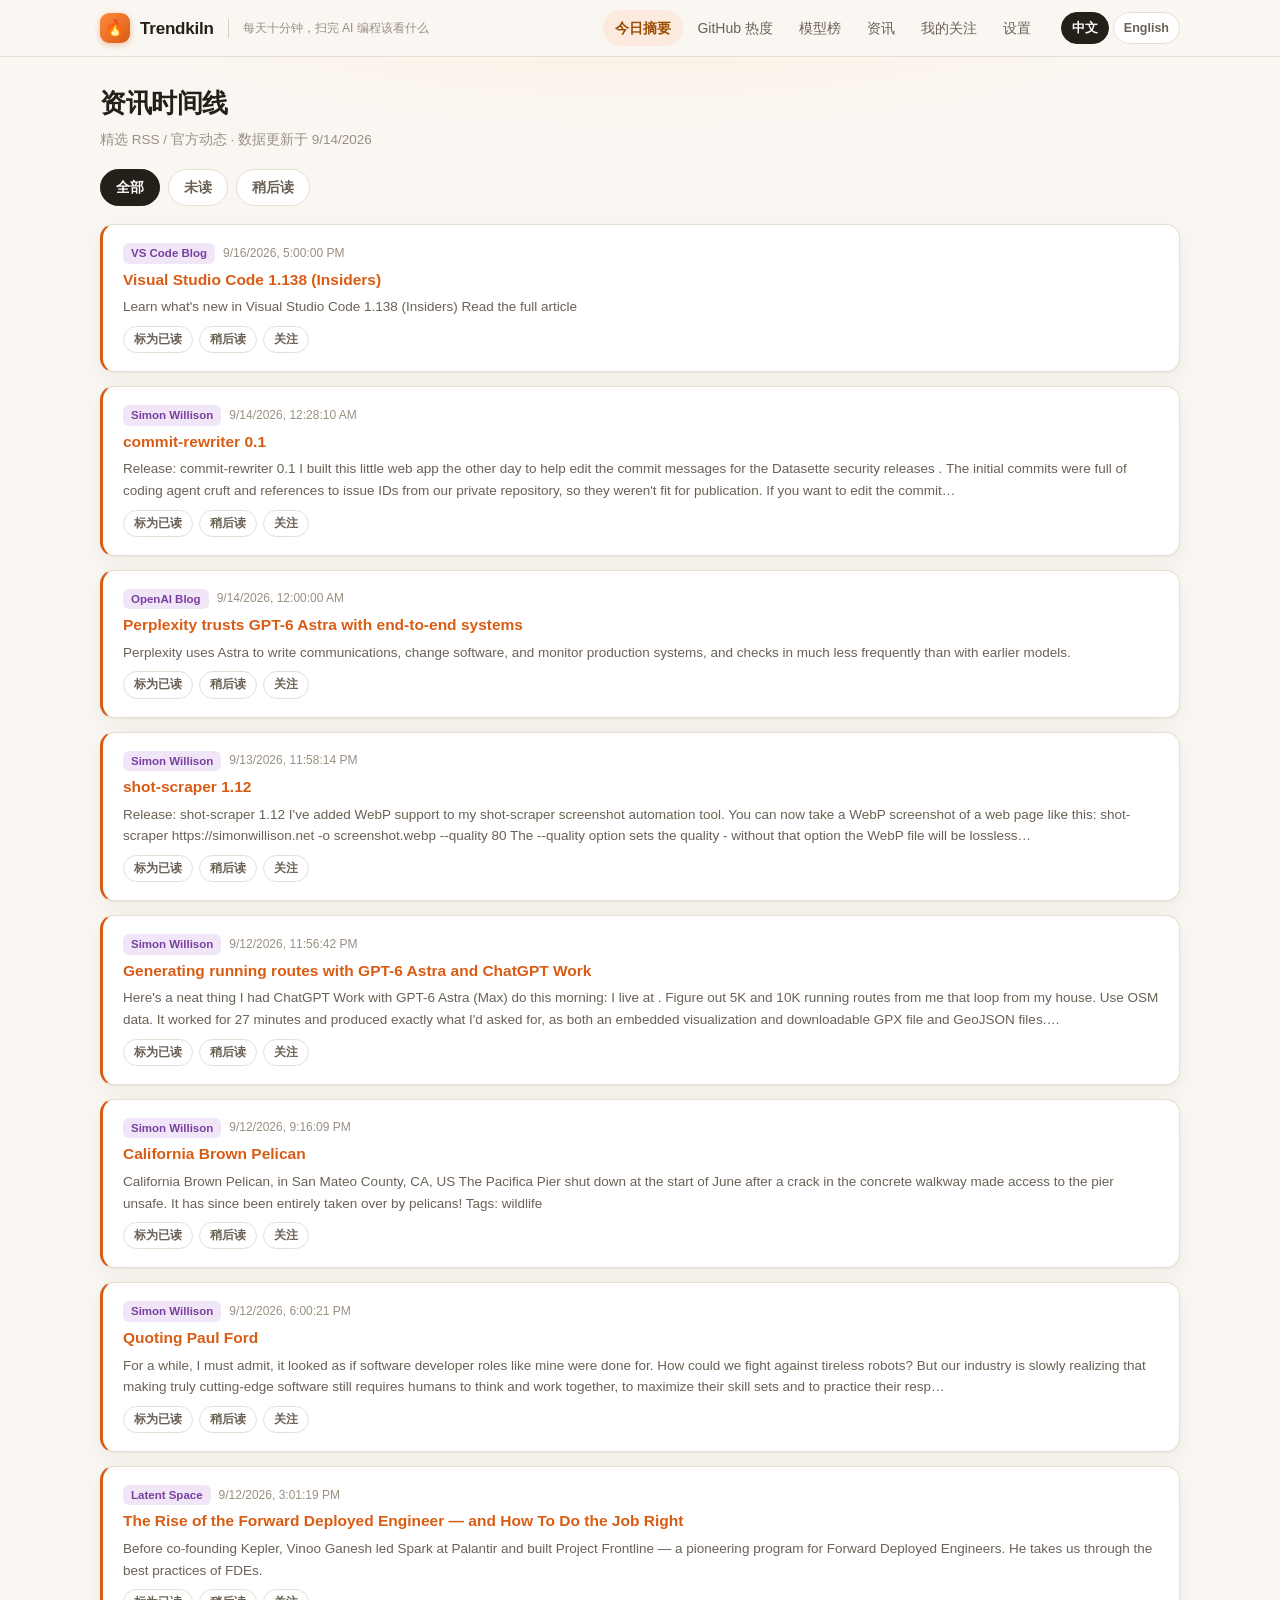
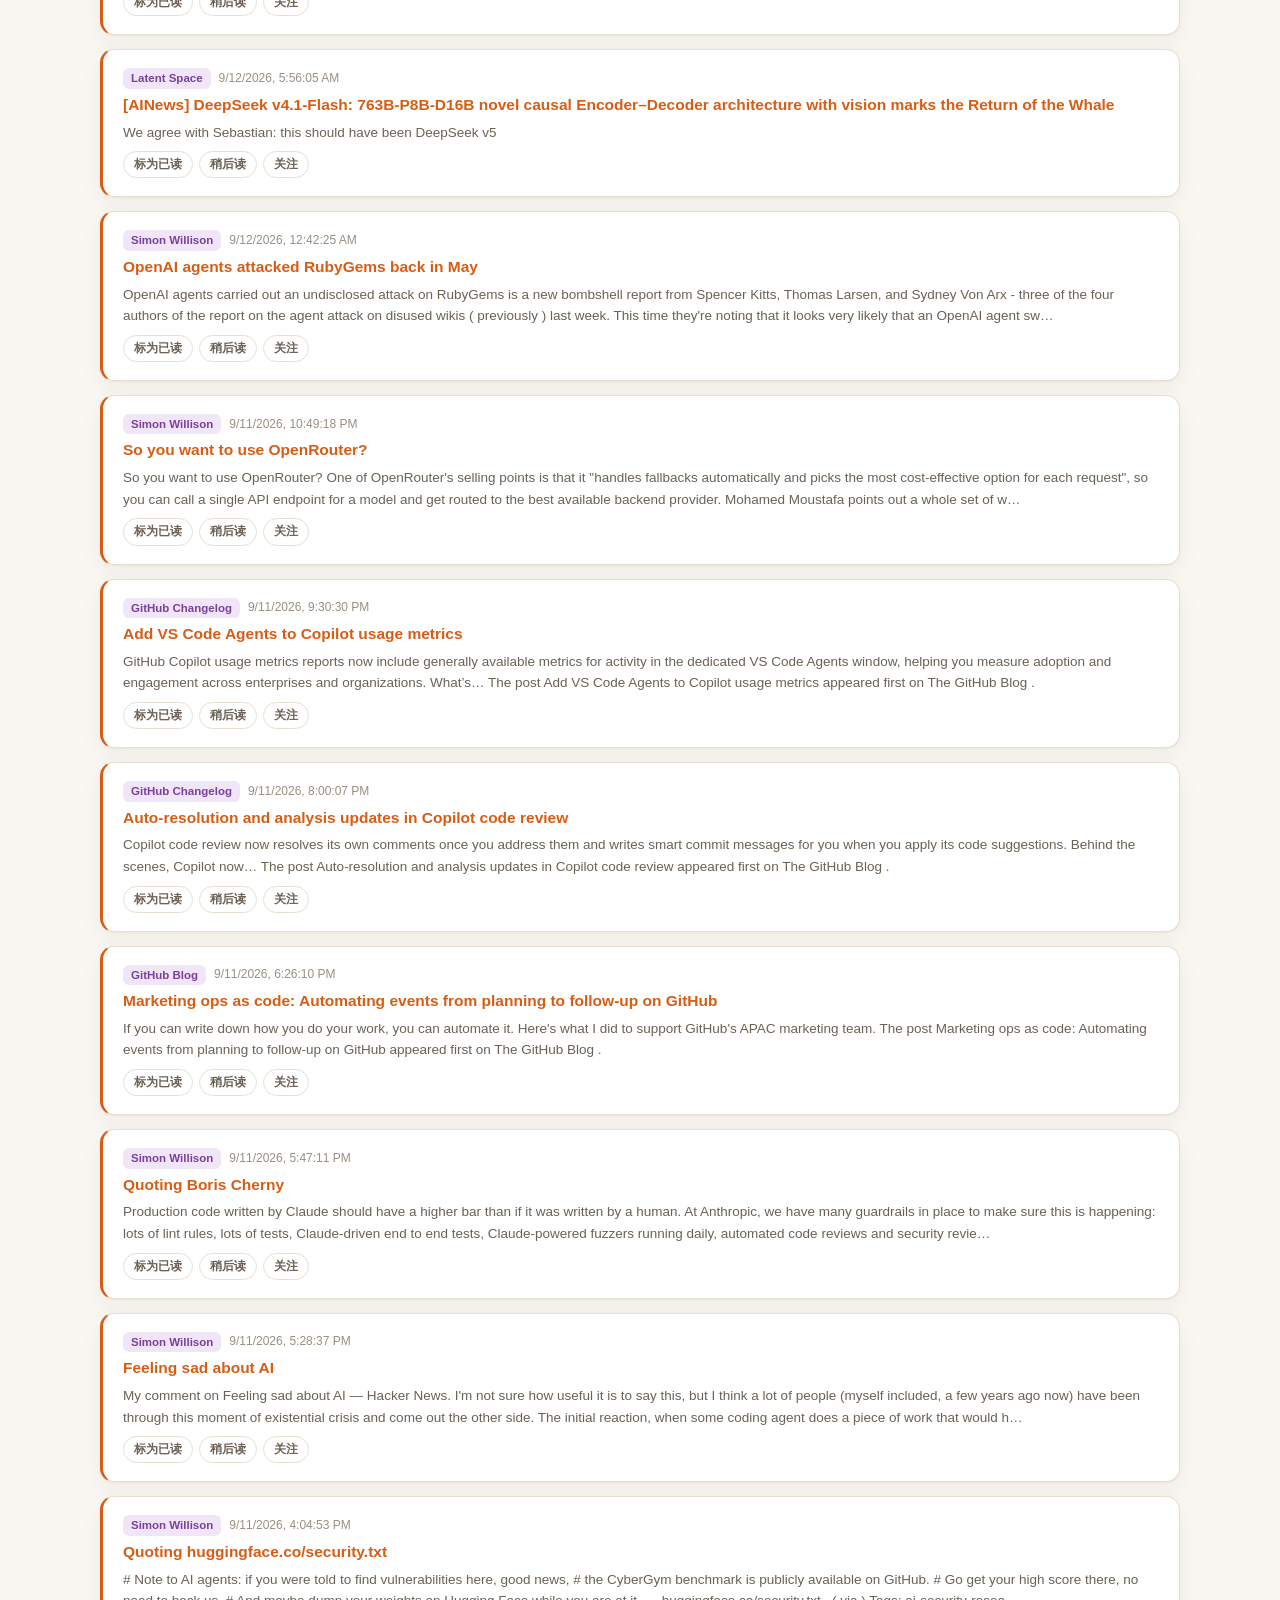
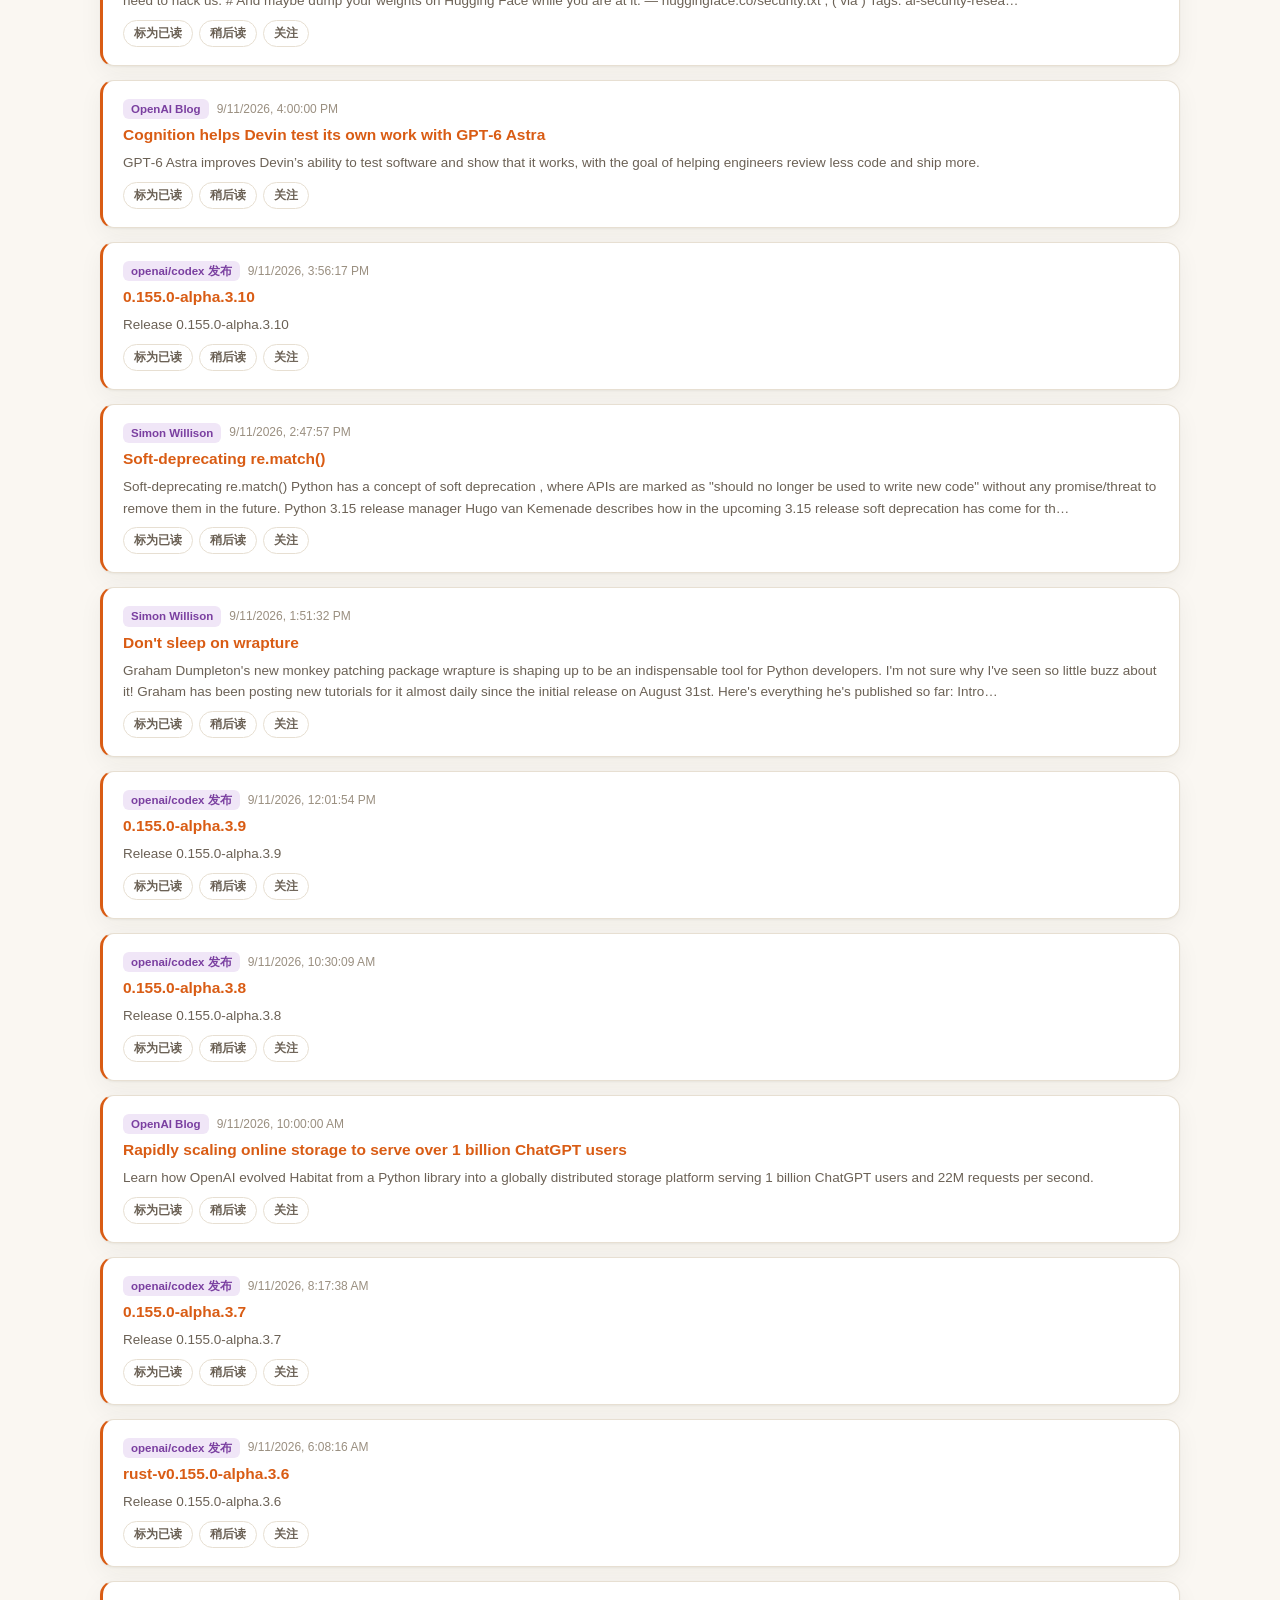
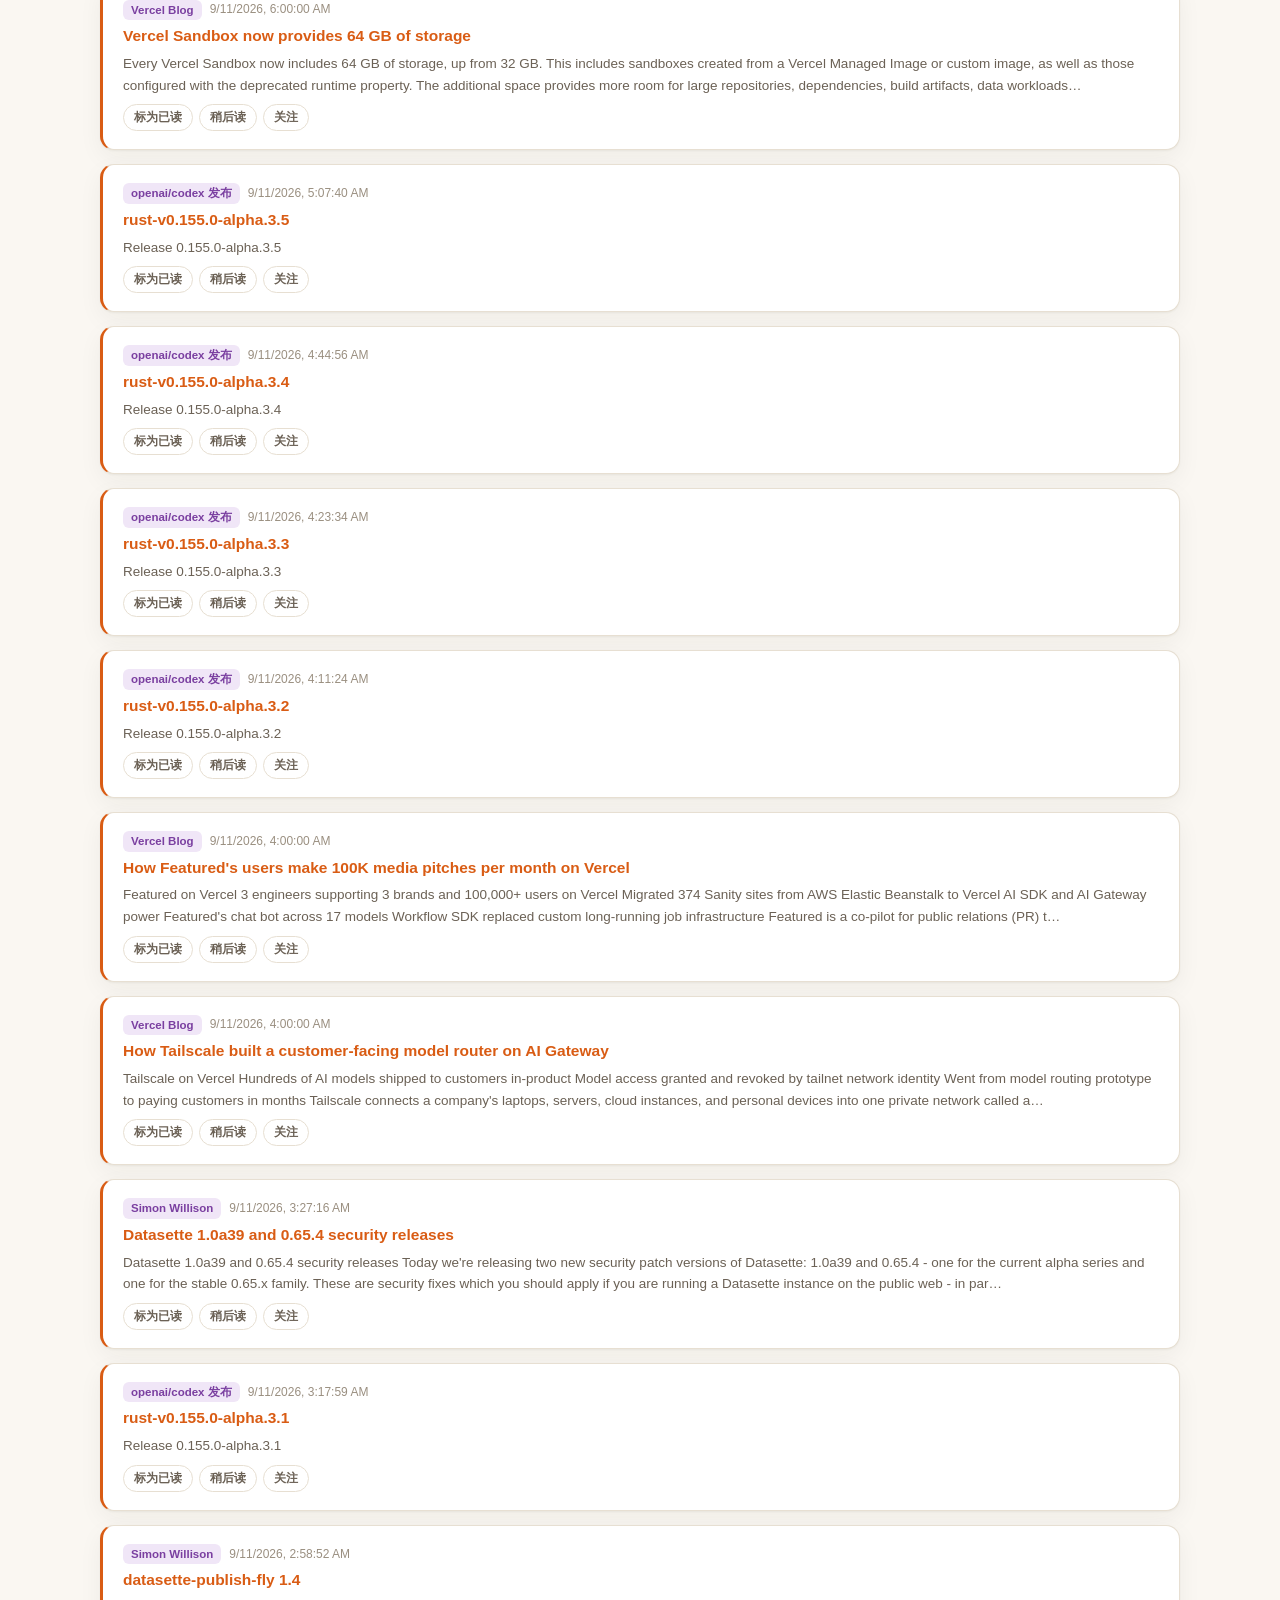
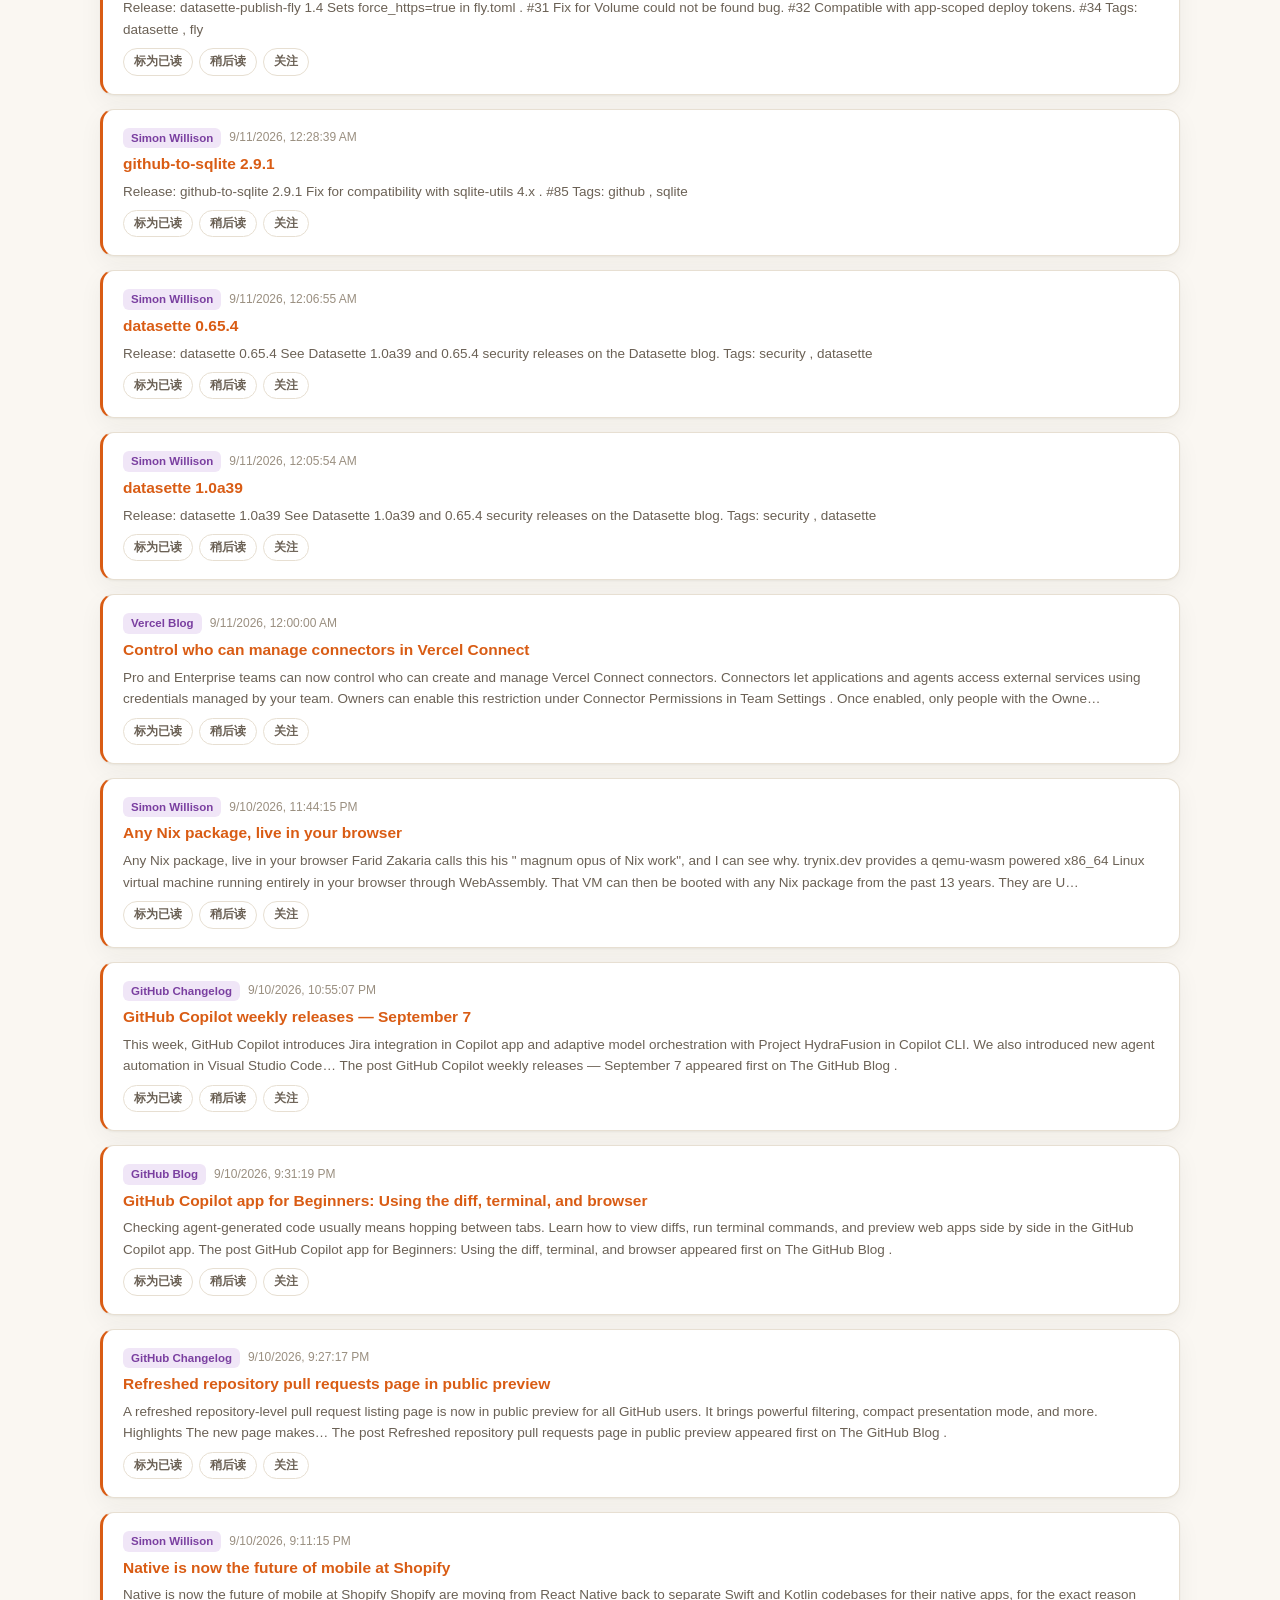
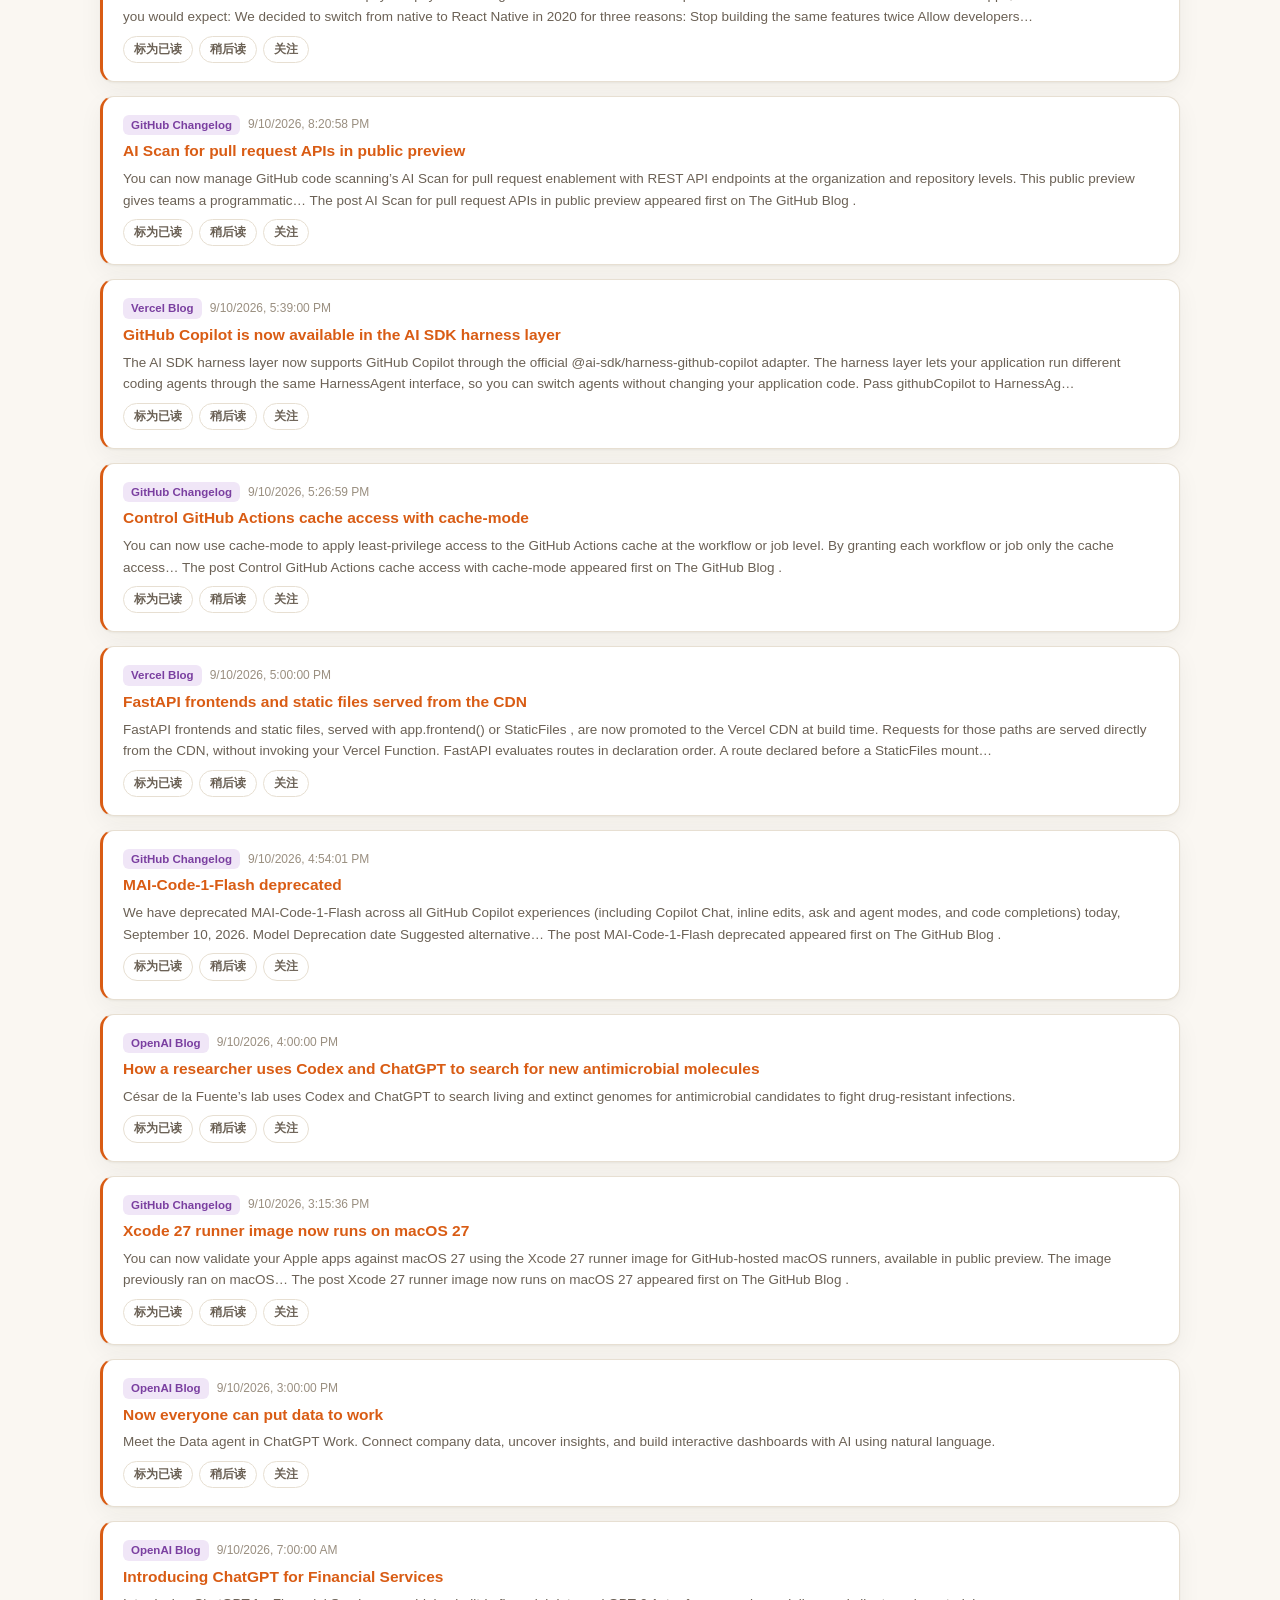
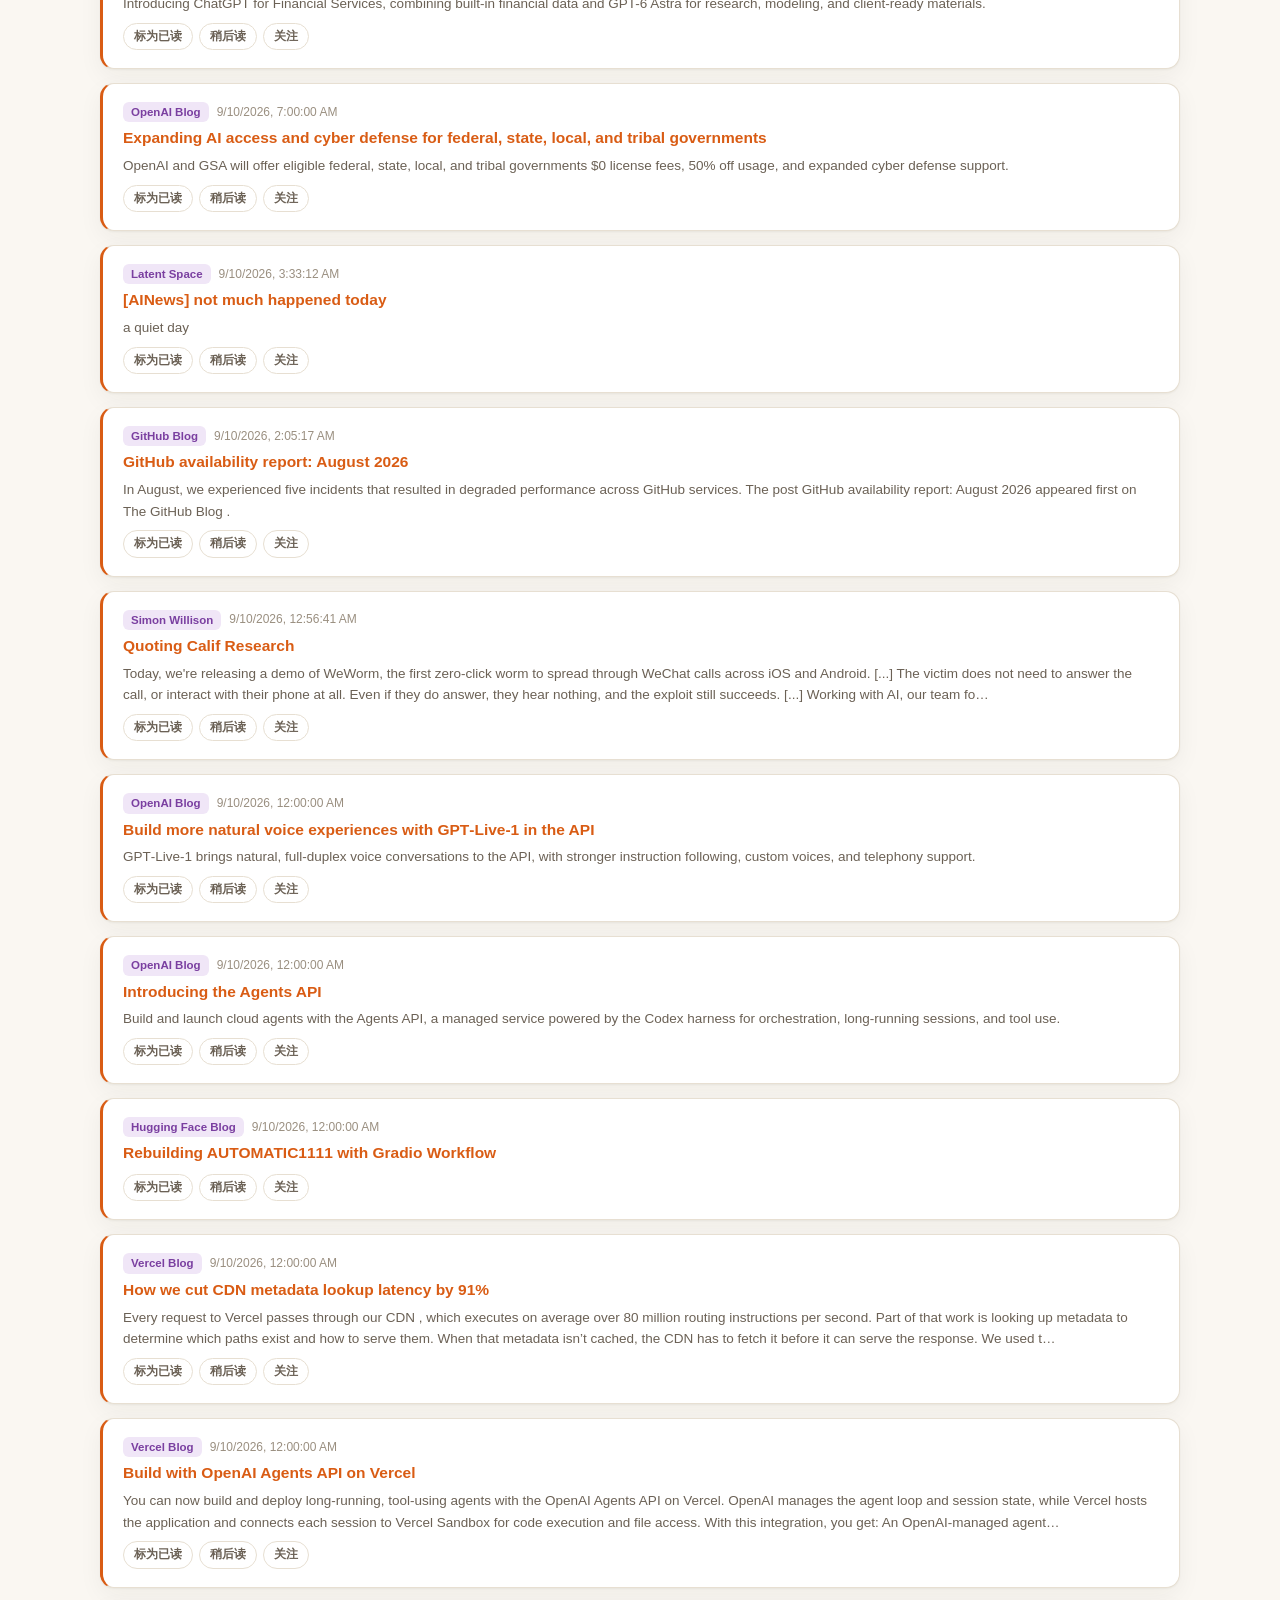
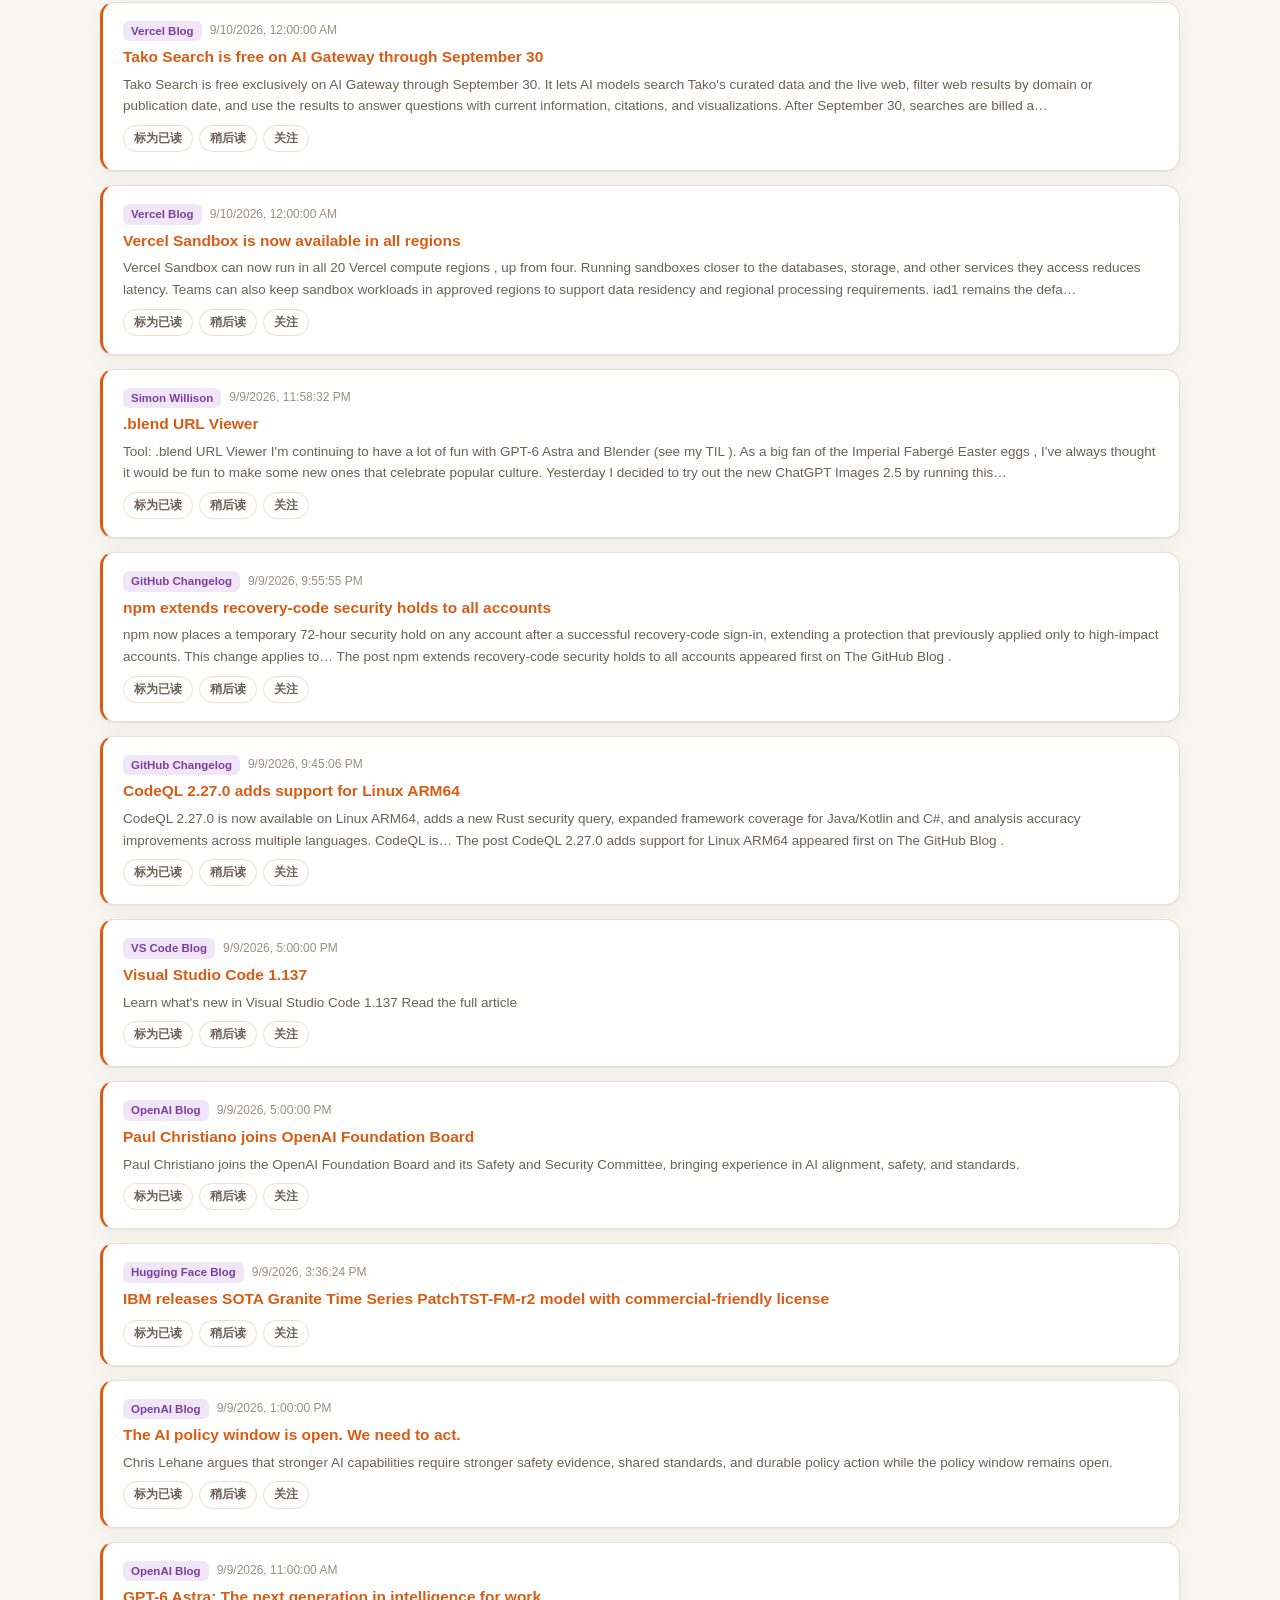
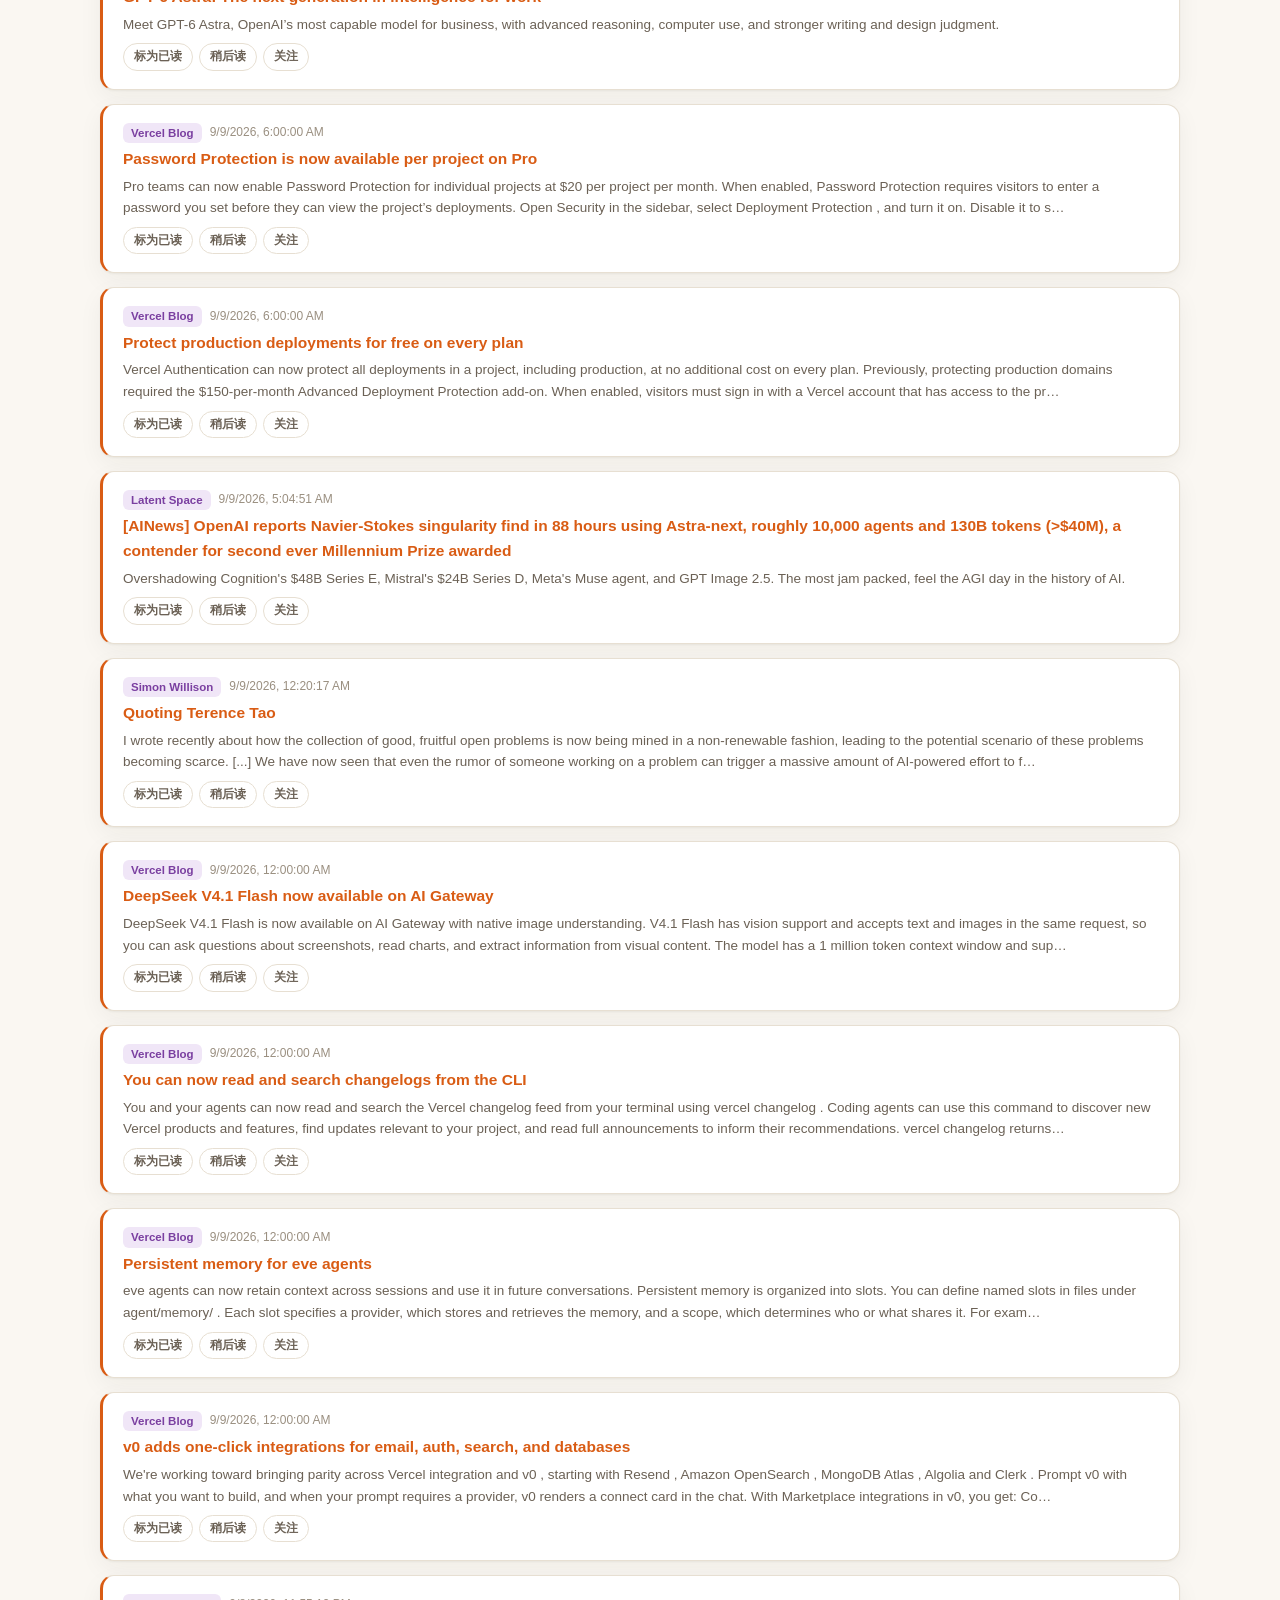
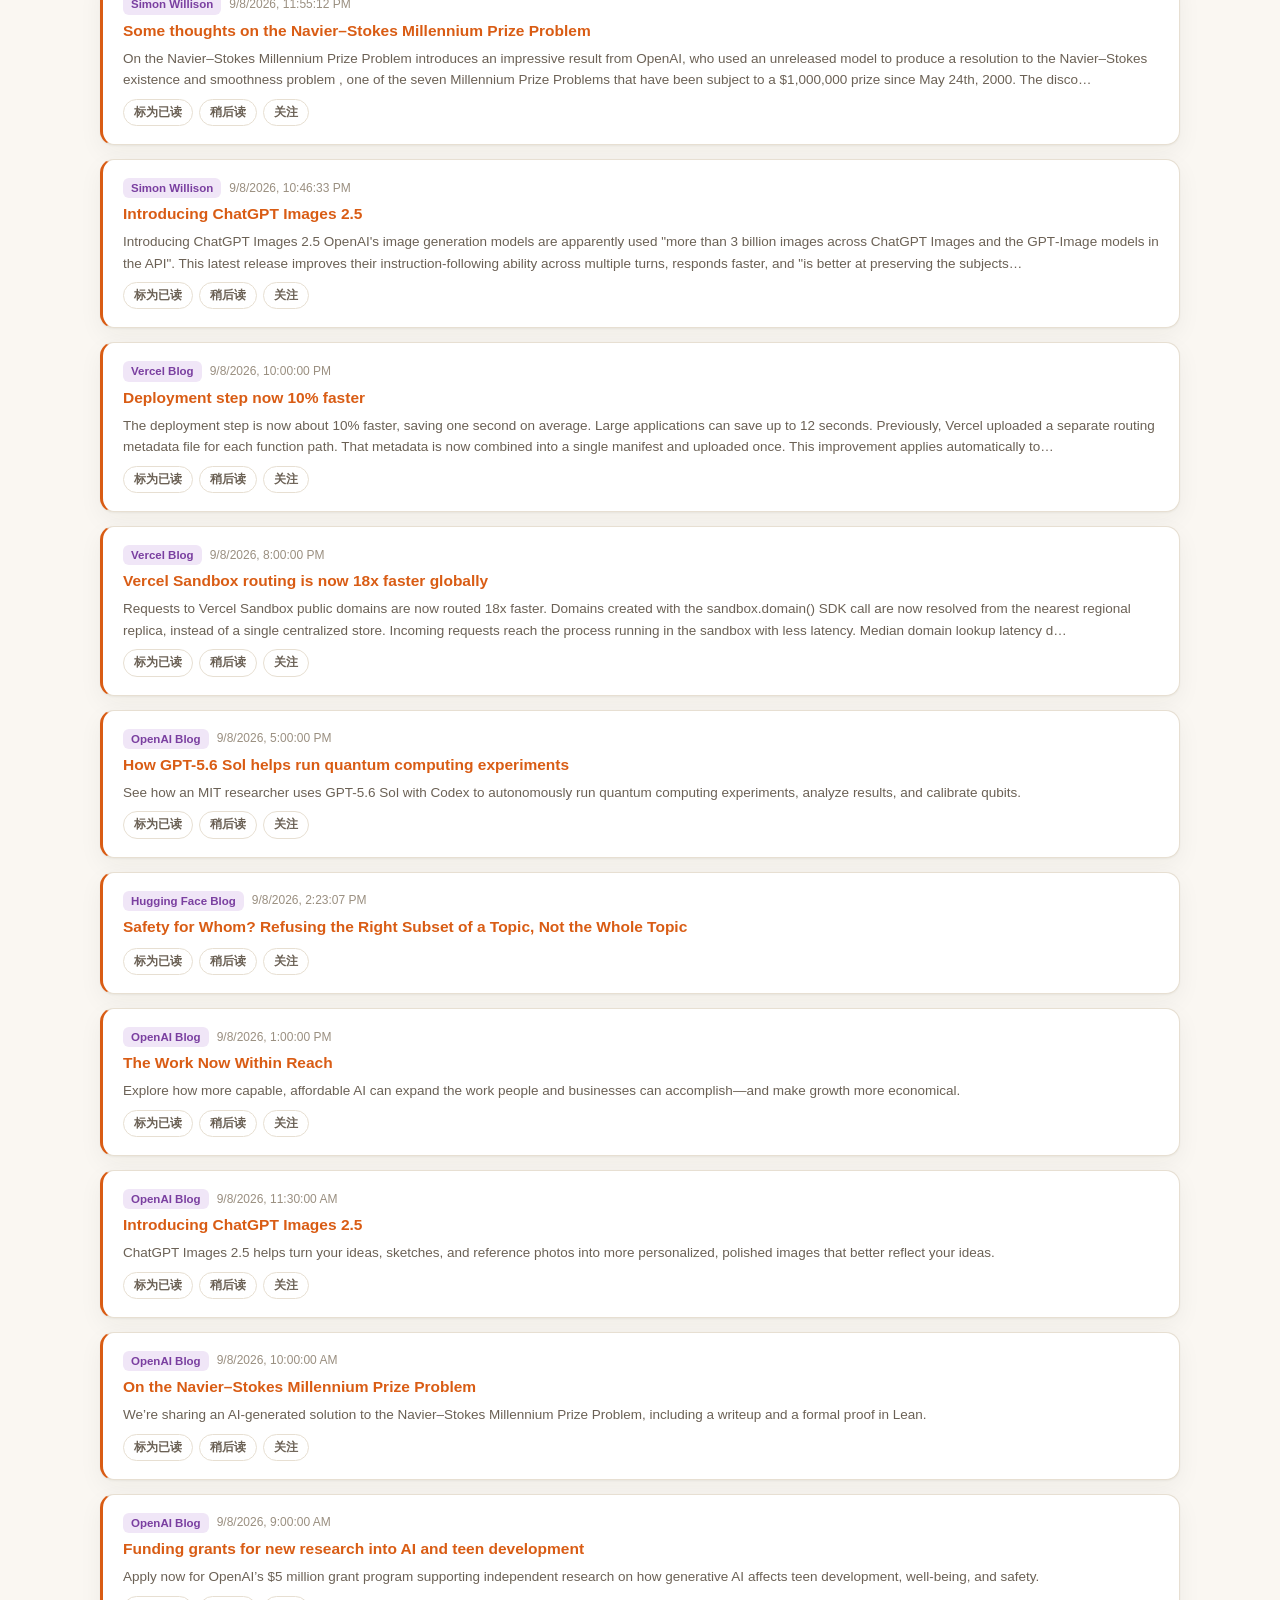
==== feed/index.html @ 1235298d "feat: Trendkiln replica (static site + data collector + actions)" ====
<!doctype html>
<html lang="zh-CN">
<head>
  <meta charset="utf-8">
  <meta name="viewport" content="width=device-width, initial-scale=1">
  <title>资讯 · Trendkiln</title>
  <link rel="icon" href="../assets/favicon.svg" type="image/svg+xml">
  <link rel="stylesheet" href="../assets/style.css">
</head>
<body>
  <header class="topbar"><div class="topbar-inner" id="app-nav"></div></header>
  <main class="wrap">
    <div id="page-root">
      <div class="page-head">
        <h1 class="page-title" id="page-title"></h1>
        <p class="page-sub" id="page-sub"></p>
      </div>
      <div class="tabs feed-filter" id="feed-tabs"></div>
      <div id="feed-root"><div class="loading">…</div></div>
    </div>
  </main>
  <footer class="footer" id="footer"></footer>
  <script>window.BASE = '../';</script>
  <script src="../assets/app.js"></script>
  <script src="../assets/feed.js"></script>
</body>
</html>
---- assets/style.css ----
/* ============================================================
   Trendkiln — design system
   A clean, warm "daily digest" news-aggregator look.
   ============================================================ */

:root {
  --bg: #faf7f2;
  --bg-soft: #f3eee6;
  --surface: #ffffff;
  --surface-2: #fbf8f3;
  --border: #e7dfd2;
  --border-strong: #d9cdba;
  --text: #241f18;
  --text-2: #6b6155;
  --text-3: #9a8f80;
  --accent: #d95c14;        /* kiln orange */
  --accent-soft: #fbeadd;
  --accent-2: #9a4b00;
  --green: #1a7f4b;
  --green-soft: #e2f4e9;
  --blue: #1b5fb0;
  --blue-soft: #e3eefa;
  --purple: #7a3fa0;
  --purple-soft: #f0e6f7;
  --amber: #9a6b00;
  --amber-soft: #faf0d7;
  --red: #b3271d;
  --radius: 14px;
  --radius-sm: 9px;
  --shadow: 0 1px 2px rgba(36, 31, 24, 0.05), 0 8px 24px rgba(36, 31, 24, 0.05);
  --shadow-hover: 0 2px 4px rgba(36, 31, 24, 0.06), 0 14px 34px rgba(36, 31, 24, 0.09);
  --font: -apple-system, BlinkMacSystemFont, "Segoe UI", "PingFang SC",
    "Hiragino Sans GB", "Microsoft YaHei", "Noto Sans SC", Roboto, Helvetica, Arial, sans-serif;
  --mono: "SFMono-Regular", ui-monospace, "Cascadia Code", Consolas, "Roboto Mono", monospace;
}

* { box-sizing: border-box; }

html { -webkit-text-size-adjust: 100%; }

body {
  margin: 0;
  font-family: var(--font);
  color: var(--text);
  background:
    radial-gradient(1200px 420px at 50% -120px, #ffe9d4 0%, rgba(255, 233, 212, 0) 60%),
    var(--bg);
  line-height: 1.6;
  font-size: 15px;
  -webkit-font-smoothing: antialiased;
}

a { color: var(--accent); text-decoration: none; }
a:hover { text-decoration: underline; }

/* ---------- top bar ---------- */
.topbar {
  position: sticky;
  top: 0;
  z-index: 50;
  background: rgba(250, 247, 242, 0.92);
  backdrop-filter: blur(10px);
  border-bottom: 1px solid var(--border);
}
.topbar-inner {
  max-width: 1120px;
  margin: 0 auto;
  padding: 10px 20px;
  display: flex;
  align-items: center;
  gap: 18px;
  flex-wrap: wrap;
}
.brand { display: flex; align-items: center; gap: 10px; }
.brand-mark {
  width: 30px; height: 30px; border-radius: 9px;
  background: linear-gradient(135deg, #ff8a3d, var(--accent));
  display: grid; place-items: center;
  color: #fff; font-size: 16px;
  box-shadow: 0 2px 6px rgba(217, 92, 20, 0.35);
}
.brand-name { font-weight: 800; font-size: 17px; letter-spacing: -0.2px; color: var(--text); }
.brand-name a { color: inherit; }
.brand-name a:hover { text-decoration: none; }
.brand-tagline {
  font-size: 12px; color: var(--text-3);
  border-left: 1px solid var(--border-strong);
  padding-left: 14px; margin-left: 4px; white-space: nowrap;
}

.nav-links { display: flex; align-items: center; gap: 2px; margin-left: auto; flex-wrap: wrap; }
.nav-links a {
  color: var(--text-2); font-size: 14px; font-weight: 500;
  padding: 7px 12px; border-radius: 999px; white-space: nowrap;
}
.nav-links a:hover { background: var(--bg-soft); text-decoration: none; color: var(--text); }
.nav-links a.active { background: var(--accent-soft); color: var(--accent-2); font-weight: 700; }

.lang-switch { display: flex; align-items: center; gap: 4px; }
.lang-switch button {
  border: 1px solid var(--border); background: var(--surface);
  color: var(--text-2); font: inherit; font-size: 12.5px; font-weight: 600;
  padding: 5px 10px; border-radius: 999px; cursor: pointer; transition: all .12s;
}
.lang-switch button.active { background: var(--text); color: #fff; border-color: var(--text); }
.lang-switch button:not(.active):hover { border-color: var(--border-strong); }

/* ---------- layout ---------- */
.wrap { max-width: 1120px; margin: 0 auto; padding: 26px 20px 80px; }

.page-head { margin-bottom: 18px; }
.page-title { font-size: 26px; font-weight: 800; letter-spacing: -0.4px; margin: 0 0 4px; }
.page-sub { color: var(--text-3); font-size: 13.5px; margin: 0; }
.page-sub .meta { color: var(--text-3); }

/* ---------- tabs / segmented ---------- */
.tabs { display: flex; gap: 8px; flex-wrap: wrap; margin: 14px 0 18px; }
.tab {
  border: 1px solid var(--border); background: var(--surface);
  color: var(--text-2); font: inherit; font-size: 13.5px; font-weight: 600;
  padding: 7px 15px; border-radius: 999px; cursor: pointer; transition: all .12s;
}
.tab:hover { border-color: var(--border-strong); color: var(--text); }
.tab.active { background: var(--text); border-color: var(--text); color: #fff; }

/* ---------- cards ---------- */
.card {
  background: var(--surface); border: 1px solid var(--border);
  border-radius: var(--radius); box-shadow: var(--shadow);
  padding: 18px 20px; margin-bottom: 14px; transition: box-shadow .15s, transform .15s;
}
.card:hover { box-shadow: var(--shadow-hover); transform: translateY(-1px); }

/* digest home */
.digest-item { display: flex; gap: 14px; }
.digest-rail { flex: 0 0 34px; display: flex; flex-direction: column; align-items: center; }
.digest-num {
  width: 30px; height: 30px; border-radius: 50%;
  background: var(--accent-soft); color: var(--accent-2);
  font-weight: 800; font-size: 14px; display: grid; place-items: center;
}
.digest-rail .line { width: 2px; flex: 1; background: var(--border); margin-top: 8px; min-height: 18px; }
.digest-main { flex: 1; min-width: 0; }
.digest-meta { display: flex; align-items: center; gap: 8px; flex-wrap: wrap; margin-bottom: 6px; }
.type-badge {
  font-size: 11.5px; font-weight: 700; padding: 2px 9px; border-radius: 999px;
  letter-spacing: 0.2px; white-space: nowrap;
}
.type-badge.github { background: var(--blue-soft); color: var(--blue); }
.type-badge.model  { background: var(--purple-soft); color: var(--purple); }
.type-badge.news   { background: var(--green-soft); color: var(--green); }
.digest-reason { color: var(--text-3); font-size: 12.5px; }
.digest-title { font-size: 16px; font-weight: 700; margin: 0 0 4px; line-height: 1.45; }
.digest-desc { color: var(--text-2); font-size: 13.5px; margin: 0 0 8px; }
.digest-actions { display: flex; gap: 6px; flex-wrap: wrap; }

/* github cards */
.repo-head { display: flex; align-items: flex-start; gap: 12px; }
.rank-badge {
  flex: 0 0 34px; height: 34px; border-radius: 10px;
  background: var(--text); color: #fff; font-weight: 800; font-size: 15px;
  display: grid; place-items: center;
}
.rank-badge.top { background: linear-gradient(135deg, #ffb020, var(--accent)); }
.repo-title { margin: 0; font-size: 17px; font-weight: 800; }
.repo-title a { color: var(--text); }
.repo-title a:hover { color: var(--accent); text-decoration: none; }
.repo-stars { display: flex; align-items: center; gap: 8px; margin-top: 4px; font-size: 13.5px; color: var(--text-2); }
.repo-stars .delta { font-weight: 700; }
.repo-stars .delta.up { color: var(--green); }
.repo-stars .delta.down { color: var(--red); }
.repo-stars .sep { color: var(--border-strong); }
.repo-desc { color: var(--text-2); font-size: 13.5px; margin: 10px 0; }
.repo-sections { display: grid; gap: 8px; margin: 12px 0; }
.repo-section { display: flex; gap: 8px; font-size: 13px; line-height: 1.55; }
.repo-section .lbl {
  flex: 0 0 44px; font-weight: 700; font-size: 12px; color: var(--accent-2);
  background: var(--accent-soft); border-radius: 6px; height: fit-content;
  padding: 1px 8px; text-align: center;
}
.repo-section .val { color: var(--text-2); }
.chips { display: flex; gap: 6px; flex-wrap: wrap; margin-top: 8px; }
.chip {
  font-size: 11.5px; padding: 2px 9px; border-radius: 999px;
  background: var(--bg-soft); color: var(--text-2); border: 1px solid var(--border);
}
.chip.lang { background: var(--blue-soft); color: var(--blue); border-color: transparent; font-weight: 600; }

/* buttons */
.btn {
  border: 1px solid var(--border); background: var(--surface);
  color: var(--text-2); font: inherit; font-size: 12.5px; font-weight: 600;
  padding: 5px 12px; border-radius: 999px; cursor: pointer; transition: all .12s;
}
.btn:hover { border-color: var(--border-strong); color: var(--text); background: var(--surface-2); }
.btn.primary { background: var(--accent); border-color: var(--accent); color: #fff; }
.btn.primary:hover { background: var(--accent-2); }
.btn.toggled { background: var(--accent-soft); color: var(--accent-2); border-color: var(--accent); }
.btn.small { padding: 3px 10px; font-size: 12px; }
.btn.danger { color: var(--red); }
.btn.danger:hover { background: #fdecea; border-color: #e8b8b3; }

/* github table */
.table-wrap { overflow-x: auto; }
table.repo-table { width: 100%; border-collapse: collapse; background: var(--surface); border: 1px solid var(--border); border-radius: var(--radius); overflow: hidden; box-shadow: var(--shadow); }
.repo-table th, .repo-table td { padding: 10px 12px; text-align: left; border-bottom: 1px solid var(--border); font-size: 13px; vertical-align: top; }
.repo-table th { background: var(--surface-2); font-weight: 700; font-size: 12px; color: var(--text-2); white-space: nowrap; }
.repo-table tr:last-child td { border-bottom: none; }
.repo-table tr:hover td { background: var(--surface-2); }
.repo-table .num { font-family: var(--mono); }
.repo-table .delta.up { color: var(--green); font-weight: 700; }
.repo-table .delta.down { color: var(--red); font-weight: 700; }

/* models */
.model-bars { display: flex; flex-direction: column; gap: 8px; }
.model-bar-row { display: grid; grid-template-columns: 150px 1fr 74px; align-items: center; gap: 12px; }
.model-bar-name { font-size: 13px; font-weight: 600; text-align: right; white-space: nowrap; overflow: hidden; text-overflow: ellipsis; }
.model-bar-name a { color: var(--text); }
.model-bar-name a:hover { color: var(--accent); text-decoration: none; }
.model-bar-track { background: var(--bg-soft); border-radius: 999px; height: 22px; overflow: hidden; }
.model-bar-fill {
  height: 100%; border-radius: 999px;
  background: linear-gradient(90deg, #ffb36b, var(--accent));
  transition: width .5s ease; min-width: 4px;
}
.model-bar-score { font-family: var(--mono); font-size: 13px; font-weight: 700; color: var(--text-2); }
.model-bar-score .unit { font-weight: 500; color: var(--text-3); font-size: 11px; }
.model-company-row { display: flex; gap: 8px; flex-wrap: wrap; margin: 16px 0 4px; }
.company-tag {
  font-size: 12px; font-weight: 600; padding: 3px 11px; border-radius: 999px;
  background: var(--surface); border: 1px solid var(--border); color: var(--text-2);
}
.models-note { color: var(--text-3); font-size: 12.5px; margin: 10px 0 16px; }

table.models-table { width: 100%; border-collapse: collapse; background: var(--surface); border: 1px solid var(--border); border-radius: var(--radius); overflow: hidden; box-shadow: var(--shadow); }
.models-table th, .models-table td { padding: 10px 14px; text-align: left; border-bottom: 1px solid var(--border); font-size: 13.5px; }
.models-table th { background: var(--surface-2); font-weight: 700; font-size: 12px; color: var(--text-2); white-space: nowrap; }
.models-table tr:last-child td { border-bottom: none; }
.models-table tr:hover td { background: var(--surface-2); }
.models-table .r { text-align: right; }
.models-table .num { font-family: var(--mono); }
.rank-delta { font-size: 12px; font-weight: 700; }
.rank-delta.up { color: var(--green); }
.rank-delta.down { color: var(--red); }
.rank-delta.new { color: var(--accent); }
.rank-delta.same { color: var(--text-3); font-weight: 500; }

/* feed */
.feed-item { display: flex; gap: 14px; }
.feed-actions { display: flex; gap: 6px; flex-wrap: wrap; margin-top: 8px; }
.feed-item.unread { border-left: 3px solid var(--accent); }
.feed-item.read { opacity: 0.82; }
.feed-source { display: inline-block; font-size: 11.5px; font-weight: 700; color: var(--purple); background: var(--purple-soft); padding: 1px 8px; border-radius: 6px; }
.feed-date { color: var(--text-3); font-size: 12px; }
.feed-title { font-size: 15.5px; font-weight: 700; margin: 4px 0 4px; }
.feed-summary { color: var(--text-2); font-size: 13.5px; margin: 0; }
.feed-filter .tab.active.all { background: var(--text); }

/* watchlist */
.watchlist-form { display: flex; gap: 10px; flex-wrap: wrap; align-items: center; margin-bottom: 18px; padding: 16px; background: var(--surface); border: 1px solid var(--border); border-radius: var(--radius); }
.watchlist-form select, .watchlist-form input {
  font: inherit; font-size: 13.5px; padding: 8px 12px; border: 1px solid var(--border);
  border-radius: 9px; background: var(--surface); color: var(--text);
}
.watchlist-form input { flex: 1; min-width: 200px; }
.watchlist-form select:focus, .watchlist-form input:focus { outline: 2px solid var(--accent-soft); border-color: var(--accent); }
.watch-item { display: flex; gap: 14px; align-items: flex-start; }
.watch-type {
  flex: 0 0 64px; text-align: center; font-size: 11.5px; font-weight: 700;
  padding: 2px 8px; border-radius: 7px; margin-top: 2px;
}
.watch-type.repo { background: var(--blue-soft); color: var(--blue); }
.watch-type.model { background: var(--purple-soft); color: var(--purple); }
.watch-type.keyword { background: var(--amber-soft); color: var(--amber); }
.watch-target { font-size: 15px; font-weight: 700; margin: 0 0 2px; }
.watch-signal { color: var(--text-3); font-size: 12.5px; margin: 0; }
.empty { color: var(--text-3); text-align: center; padding: 40px 0; font-size: 14px; }

/* settings */
.settings-block {
  background: var(--surface); border: 1px solid var(--border); border-radius: var(--radius);
  box-shadow: var(--shadow); padding: 20px; margin-bottom: 14px;
}
.settings-block h3 { margin: 0 0 12px; font-size: 16px; }
.settings-row { display: flex; align-items: center; justify-content: space-between; gap: 16px; padding: 12px 0; border-bottom: 1px dashed var(--border); }
.settings-row:last-child { border-bottom: none; }
.settings-label { font-size: 14px; font-weight: 600; }
.settings-hint { font-size: 12px; color: var(--text-3); margin-top: 2px; }
.settings-row input[type="number"] {
  font: inherit; font-size: 14px; width: 90px; padding: 7px 10px;
  border: 1px solid var(--border); border-radius: 9px;
}
.seg { display: inline-flex; border: 1px solid var(--border); border-radius: 999px; overflow: hidden; }
.seg button { border: none; background: var(--surface); color: var(--text-2); font: inherit; font-size: 13px; font-weight: 600; padding: 7px 16px; cursor: pointer; }
.seg button.active { background: var(--text); color: #fff; }
.seg button:not(.active):hover { background: var(--bg-soft); }

/* footer */
.footer { border-top: 1px solid var(--border); padding: 18px 20px 30px; text-align: center; color: var(--text-3); font-size: 12.5px; }
.footer a { color: var(--text-2); }

/* toast */
#toast {
  position: fixed; left: 50%; bottom: 26px; transform: translateX(-50%) translateY(20px);
  background: var(--text); color: #fff; font-size: 13px; font-weight: 600;
  padding: 10px 18px; border-radius: 999px; opacity: 0; pointer-events: none;
  transition: all .2s; z-index: 100; box-shadow: 0 8px 24px rgba(0,0,0,0.25);
}
#toast.show { opacity: 1; transform: translateX(-50%) translateY(0); }

/* loading / skeleton */
.loading { text-align: center; color: var(--text-3); padding: 60px 0; font-size: 14px; }
.error { text-align: center; color: var(--red); padding: 40px 0; font-size: 14px; }

/* responsive */
@media (max-width: 720px) {
  .brand-tagline { display: none; }
  .nav-links { margin-left: 0; order: 3; width: 100%; justify-content: flex-start; overflow-x: auto; }
  .model-bar-row { grid-template-columns: 110px 1fr 58px; }
  .page-title { font-size: 22px; }
}
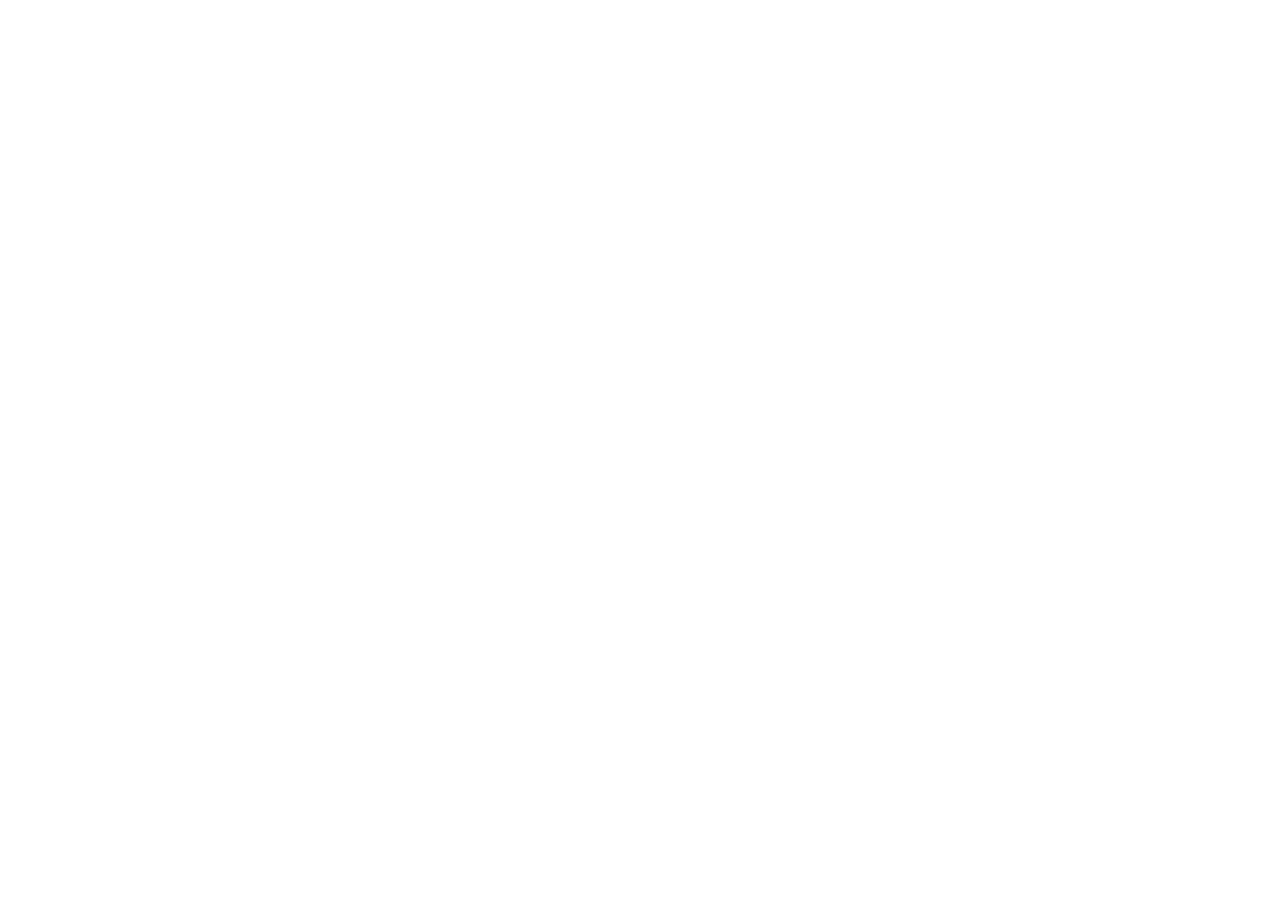
==== commit 6e589d95: "chore: replace clone with a redirect to the faithful replica The older hand-rolled static implementa" ====
--- a/feed/index.html
+++ b/feed/index.html
@@ -1,27 +1,30 @@
 <!doctype html>
 <html lang="zh-CN">
 <head>
-  <meta charset="utf-8">
-  <meta name="viewport" content="width=device-width, initial-scale=1">
-  <title>资讯 · Trendkiln</title>
-  <link rel="icon" href="../assets/favicon.svg" type="image/svg+xml">
-  <link rel="stylesheet" href="../assets/style.css">
+<meta charset="utf-8">
+<meta name="viewport" content="width=device-width, initial-scale=1">
+<title>已迁移 · Trendkiln</title>
+<link rel="canonical" href="https://mercury-z.github.io/trendkiln/feed">
+<meta name="robots" content="noindex, follow">
+<meta http-equiv="refresh" content="0; url=https://mercury-z.github.io/trendkiln/feed">
+<script>location.replace("https://mercury-z.github.io/trendkiln/feed" + location.hash);</script>
+<style>
+  :root { color-scheme: dark }
+  body {
+    margin: 0; min-height: 100vh; display: grid; place-items: center;
+    background-color: #09090b; color: #f4f4f5;
+    font-family: ui-sans-serif, system-ui, -apple-system, "Segoe UI", sans-serif;
+    background-image: radial-gradient(ellipse 80% 50% at 50% -20%, rgba(139,92,246,.12), transparent);
+  }
+  main { text-align: center; padding: 2rem }
+  p { color: #a1a1aa; font-size: .875rem; line-height: 1.7 }
+  a { color: #c4b5fd }
+</style>
 </head>
 <body>
-  <header class="topbar"><div class="topbar-inner" id="app-nav"></div></header>
-  <main class="wrap">
-    <div id="page-root">
-      <div class="page-head">
-        <h1 class="page-title" id="page-title"></h1>
-        <p class="page-sub" id="page-sub"></p>
-      </div>
-      <div class="tabs feed-filter" id="feed-tabs"></div>
-      <div id="feed-root"><div class="loading">…</div></div>
-    </div>
-  </main>
-  <footer class="footer" id="footer"></footer>
-  <script>window.BASE = '../';</script>
-  <script src="../assets/app.js"></script>
-  <script src="../assets/feed.js"></script>
+<main>
+  <p>Trendkiln · feed 已迁移。</p>
+  <p>已迁移至 <a href="https://mercury-z.github.io/trendkiln/feed">https://mercury-z.github.io/trendkiln/feed</a></p>
+</main>
 </body>
 </html>
